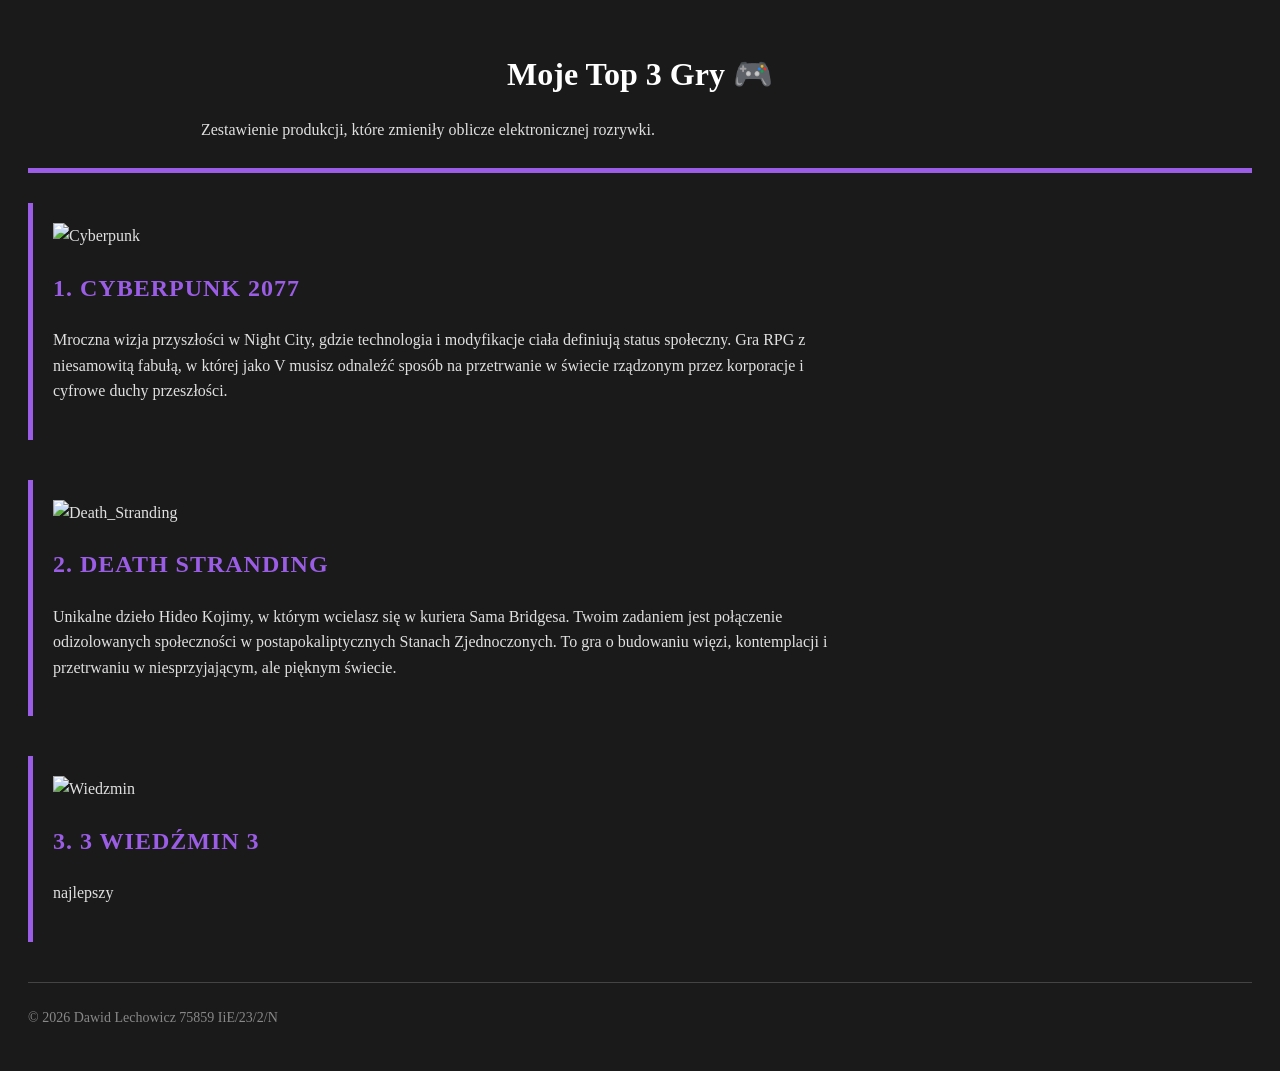
==== DawidLechowicz.html @ 305dffe4 "Create DawidLechowicz.html" ====
<!DOCTYPE html>
<html lang="pl">
<head>
    <meta charset="UTF-8">
    <meta name="viewport" content="width=device-width, initial-scale=1.0">
    <title>Top 3 Gry</title>
    <style>
    body {
        font-family: "Segoe UI";
        line-height: 1.6;
        padding: 20px;
        background-color: #1a1a1a;
        color: #e0e0e0;
    }
    header {
        text-align: center;
        border-bottom: 5px solid #9b5de5;
        margin-bottom: 30px;
        padding-bottom: 10px;
    }
    header h1 {
        color: #fff;
        margin-bottom: 5px;
    }
    
    .gra {
        border-left: 5px solid #9b5de5;
        padding: 20px;
        margin-bottom: 40px;
    }
    .gra img {
        max-width: 400px;
        display: block;
    }
    h2 { 
        color: #9b5de5;
        text-transform: uppercase;
        letter-spacing: 1px;
    }
    p {
        max-width: 800px;
    }
    footer { 
        margin-top: 40px;
        padding-top: 10px;
        border-top: 1px solid #444;
        font-size: 14px;
        color: #888;
    }
</style>
</head>
<body>

    <header>
        <h1>Moje Top 3 Gry 🎮</h1>
        <p>Zestawienie produkcji, które zmieniły oblicze elektronicznej rozrywki.</p>
    </header>

    <div class="gra">
        <img src="img/gry/CP.jpg" alt="Cyberpunk">
        <h2>1. Cyberpunk 2077</h2>
        <p>Mroczna wizja przyszłości w Night City, gdzie technologia i modyfikacje ciała definiują status społeczny. Gra RPG z niesamowitą fabułą, w której jako V musisz odnaleźć sposób na przetrwanie w świecie rządzonym przez korporacje i cyfrowe duchy przeszłości.</p>
    </div>

    <div class="gra">
        <img src="img/gry/DS.jpg" alt="Death_Stranding">
        <h2>2. Death Stranding</h2>
        <p>Unikalne dzieło Hideo Kojimy, w którym wcielasz się w kuriera Sama Bridgesa. Twoim zadaniem jest połączenie odizolowanych społeczności w postapokaliptycznych Stanach Zjednoczonych. To gra o budowaniu więzi, kontemplacji i przetrwaniu w niesprzyjającym, ale pięknym świecie.</p>
    </div>

    <div class="gra">
        <img src="img/gry/3W3.jpg" alt="Wiedzmin">
        <h2>3. 3 Wiedźmin 3</h2>
        <p>najlepszy</p>
    </div>

    <footer>
        <p>&copy; 2026 Dawid Lechowicz 75859 IiE/23/2/N</p>
    </footer>

</body>
</html>
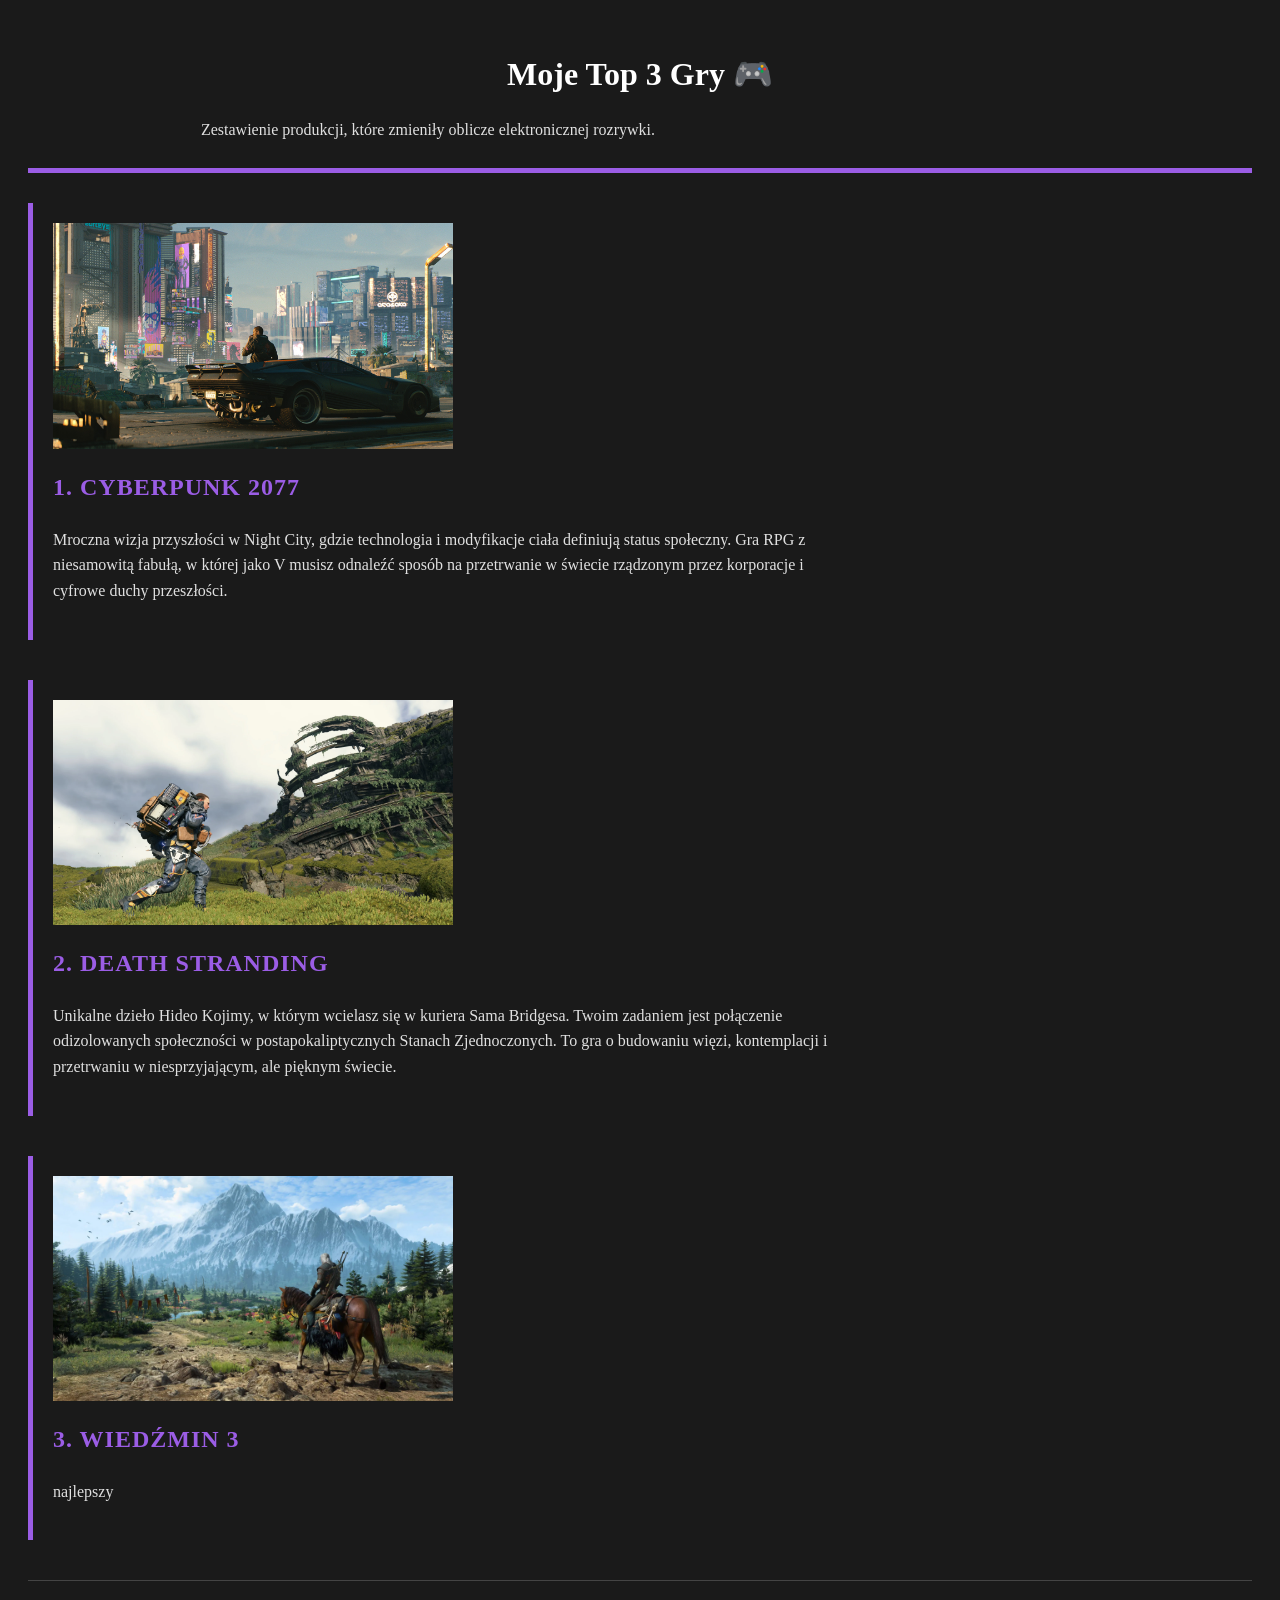
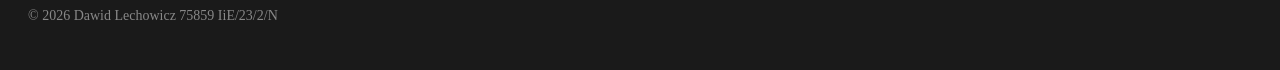
==== commit a0153dc9: "small changes" ====
--- a/DawidLechowicz.html
+++ b/DawidLechowicz.html
@@ -70,7 +70,7 @@
 
     <div class="gra">
         <img src="img/gry/3W3.jpg" alt="Wiedzmin">
-        <h2>3. 3 Wiedźmin 3</h2>
+        <h2>3. Wiedźmin 3</h2>
         <p>najlepszy</p>
     </div>
 
